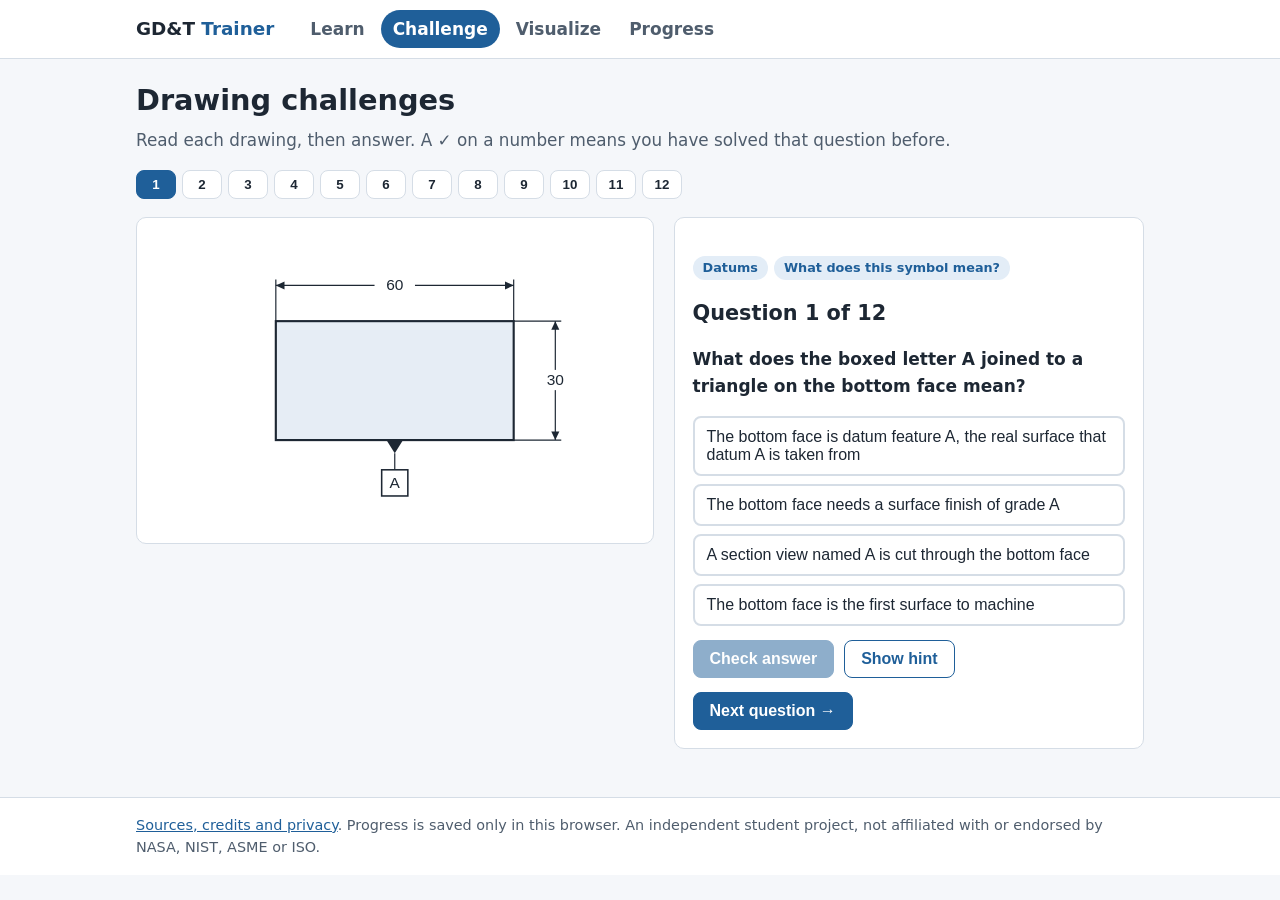
==== static/challenge.html @ 25f56b5d "Build v1: Learn, Challenge, Visualize and Progress modes - Learn: 4 lessons (datums, flatness, perpe" ====
<!doctype html>
<html lang="en">
<head>
  <meta charset="utf-8">
  <meta name="viewport" content="width=device-width, initial-scale=1">
  <title>Challenge · GD&amp;T Trainer</title>
  <link rel="icon" href="drawings/sym-position.svg" type="image/svg+xml">
  <link rel="stylesheet" href="css/style.css">
</head>
<body>
  <header class="site-header">
    <div class="inner">
      <a class="brand" href="/">GD&amp;T <span>Trainer</span></a>
      <nav class="nav" aria-label="Main">
        <a href="learn.html">Learn</a>
        <a href="challenge.html" aria-current="page">Challenge</a>
        <a href="visualize.html">Visualize</a>
        <a href="progress.html">Progress</a>
      </nav>
    </div>
  </header>

  <main>
    <h1>Drawing challenges</h1>
    <p class="lead">Read each drawing, then answer. A ✓ on a number means you have solved that question before.</p>
    <nav id="question-nav" class="question-nav" aria-label="Questions"></nav>
    <div id="challenge">Loading…</div>
  </main>

  <footer class="site-footer">
    <div class="inner">
      <a href="sources.html">Sources, credits and privacy</a>.
      Progress is saved only in this browser.
      An independent student project, not affiliated with or endorsed by NASA, NIST, ASME or ISO.
    </div>
  </footer>

  <script src="js/common.js"></script>
  <script src="js/storage.js"></script>
  <script src="js/challenge.js"></script>
</body>
</html>
---- static/css/style.css ----
/* GD&T Trainer styles: light background, dark text, blue/gray accents. */

:root {
  --bg: #f5f7fa;
  --surface: #ffffff;
  --ink: #1d2733;
  --muted: #4f5d6d;
  --line: #d5dde6;
  --accent: #1f5f99;
  --accent-soft: #e3edf7;
  --good: #1a7f37;
  --good-soft: #e6f4ea;
  --bad: #b42318;
  --bad-soft: #fdecea;
  --warn: #8a5a00;
  --warn-soft: #fff4dc;
  --radius: 10px;
}

* { box-sizing: border-box; }

body {
  margin: 0;
  background: var(--bg);
  color: var(--ink);
  font-family: system-ui, -apple-system, "Segoe UI", Roboto, Arial, sans-serif;
  font-size: 17px;
  line-height: 1.55;
}

a { color: var(--accent); }

/* Visible keyboard focus everywhere (accessibility requirement). */
a:focus-visible, button:focus-visible, input:focus-visible, [tabindex]:focus-visible {
  outline: 3px solid #f2a900;
  outline-offset: 2px;
}

/* ---------- Header and navigation ---------- */
.site-header {
  background: var(--surface);
  border-bottom: 1px solid var(--line);
}
.site-header .inner {
  max-width: 1040px;
  margin: 0 auto;
  padding: 10px 16px;
  display: flex;
  flex-wrap: wrap;
  align-items: center;
  gap: 8px 24px;
}
.brand {
  font-weight: 700;
  font-size: 1.15rem;
  color: var(--ink);
  text-decoration: none;
}
.brand span { color: var(--accent); }
.nav { display: flex; flex-wrap: wrap; gap: 4px; }
.nav a {
  padding: 6px 12px;
  border-radius: 999px;
  color: var(--muted);
  text-decoration: none;
  font-weight: 600;
}
.nav a:hover { background: var(--accent-soft); color: var(--accent); }
.nav a[aria-current="page"] { background: var(--accent); color: #fff; }

/* ---------- Page layout ---------- */
main {
  max-width: 1040px;
  margin: 0 auto;
  padding: 24px 16px 48px;
}
h1 { font-size: 1.8rem; margin: 0 0 8px; line-height: 1.25; }
h2 { font-size: 1.3rem; margin: 28px 0 10px; }
h3 { font-size: 1.1rem; margin: 18px 0 8px; }
.lead { color: var(--muted); font-size: 1.05rem; margin-top: 0; }

.card {
  background: var(--surface);
  border: 1px solid var(--line);
  border-radius: var(--radius);
  padding: 18px;
}
.grid-3 {
  display: grid;
  grid-template-columns: repeat(auto-fit, minmax(240px, 1fr));
  gap: 16px;
}
.mode-card { display: flex; flex-direction: column; gap: 6px; }
.mode-card h2 { margin: 0; }
.mode-card p { margin: 0 0 8px; color: var(--muted); flex: 1; }

.site-footer {
  border-top: 1px solid var(--line);
  background: var(--surface);
  color: var(--muted);
  font-size: 0.9rem;
}
.site-footer .inner { max-width: 1040px; margin: 0 auto; padding: 16px; }

/* ---------- Buttons ---------- */
.btn {
  display: inline-block;
  border: 1px solid var(--accent);
  background: var(--accent);
  color: #fff;
  border-radius: 8px;
  padding: 9px 16px;
  font-size: 1rem;
  font-weight: 600;
  cursor: pointer;
  text-decoration: none;
}
.btn:hover { filter: brightness(1.1); }
.btn:disabled { opacity: 0.5; cursor: not-allowed; }
.btn.secondary { background: var(--surface); color: var(--accent); }
.btn.danger { background: var(--bad); border-color: var(--bad); }
.btn-row { display: flex; flex-wrap: wrap; gap: 10px; margin-top: 14px; }

/* ---------- Answer options (lessons and challenges) ---------- */
.options { display: grid; gap: 8px; margin: 12px 0; }
.option {
  text-align: left;
  border: 2px solid var(--line);
  background: var(--surface);
  color: var(--ink);
  border-radius: 8px;
  padding: 10px 12px;
  font-size: 1rem;
  cursor: pointer;
}
.option:hover:not(:disabled) { border-color: var(--accent); }
.option.selected { border-color: var(--accent); background: var(--accent-soft); }
.option.correct { border-color: var(--good); background: var(--good-soft); }
.option.wrong { border-color: var(--bad); background: var(--bad-soft); }
.option:disabled { cursor: default; }
/* Text markers so correct/incorrect never relies on colour alone. */
.option.correct::before { content: "✓ "; font-weight: 700; color: var(--good); }
.option.wrong::before { content: "✗ "; font-weight: 700; color: var(--bad); }

/* ---------- Feedback boxes ---------- */
.feedback {
  border-radius: 8px;
  padding: 12px 14px;
  margin-top: 12px;
  border-left: 5px solid;
}
.feedback.good { background: var(--good-soft); border-color: var(--good); }
.feedback.bad { background: var(--bad-soft); border-color: var(--bad); }
.feedback.info { background: var(--accent-soft); border-color: var(--accent); }
.feedback.warn { background: var(--warn-soft); border-color: var(--warn); }
.feedback p { margin: 4px 0; }
.feedback .title { font-weight: 700; }

.source-line { font-size: 0.9rem; color: var(--muted); margin-top: 10px; }
.tag {
  display: inline-block;
  font-size: 0.8rem;
  font-weight: 700;
  padding: 2px 10px;
  border-radius: 999px;
  background: var(--accent-soft);
  color: var(--accent);
  margin-right: 6px;
}

/* ---------- Drawings ---------- */
.drawing {
  background: #fff;
  border: 1px solid var(--line);
  border-radius: var(--radius);
  padding: 8px;
}
.drawing svg, .drawing img { width: 100%; height: auto; display: block; max-height: 420px; }

/* Clickable features in challenge drawings. The SVG files make them
   invisible by default; these rules show hover, selection and results. */
.drawing .target { cursor: pointer; }
.drawing line.target:hover, .drawing line.target:focus { stroke: rgba(31, 95, 153, 0.30); }
.drawing circle.target:hover, .drawing circle.target:focus { fill: rgba(31, 95, 153, 0.20); }
.drawing line.target.selected { stroke: rgba(31, 95, 153, 0.65); }
.drawing circle.target.selected { fill: rgba(31, 95, 153, 0.40); }
.drawing line.target.is-correct { stroke: rgba(26, 127, 55, 0.65); }
.drawing circle.target.is-correct { fill: rgba(26, 127, 55, 0.40); }
.drawing line.target.is-wrong { stroke: rgba(180, 35, 24, 0.55); }
.drawing circle.target.is-wrong { fill: rgba(180, 35, 24, 0.35); }
.drawing .target:focus { outline: none; }
.drawing.locked .target { cursor: default; pointer-events: none; }

.selection-note { font-weight: 600; margin: 8px 0 0; }

/* ---------- Learn mode ---------- */
.learn-layout { display: grid; grid-template-columns: 240px 1fr; gap: 20px; align-items: start; }
.lesson-list { list-style: none; margin: 0; padding: 0; display: grid; gap: 6px; }
.lesson-list a {
  display: flex;
  justify-content: space-between;
  gap: 8px;
  padding: 10px 12px;
  border-radius: 8px;
  border: 1px solid var(--line);
  background: var(--surface);
  color: var(--ink);
  text-decoration: none;
  font-weight: 600;
}
.lesson-list a[aria-current="true"] { border-color: var(--accent); background: var(--accent-soft); }
.lesson-list .done { color: var(--good); white-space: nowrap; }
.lesson-head { display: flex; gap: 14px; align-items: center; }
.lesson-head img { width: 56px; height: 56px; background: #fff; border: 1px solid var(--line); border-radius: 8px; padding: 4px; }
.lesson-head .symbol-name { color: var(--muted); margin: 0; }
.mistake { background: var(--warn-soft); border-left: 5px solid var(--warn); padding: 10px 14px; border-radius: 8px; }
.quiz-question { margin-top: 16px; }

/* ---------- Challenge mode ---------- */
.question-nav { display: flex; flex-wrap: wrap; gap: 6px; margin: 10px 0 18px; }
.question-nav button {
  min-width: 40px;
  padding: 6px 8px;
  border-radius: 8px;
  border: 1px solid var(--line);
  background: var(--surface);
  font-weight: 600;
  cursor: pointer;
  color: var(--ink);
}
.question-nav button[aria-current="true"] { border-color: var(--accent); background: var(--accent); color: #fff; }
.question-nav button.solved::after { content: " ✓"; }
.challenge-layout { display: grid; grid-template-columns: 1.1fr 1fr; gap: 20px; align-items: start; }
.ai-box { white-space: pre-wrap; }

/* ---------- Visualize mode ---------- */
.tabs { display: flex; flex-wrap: wrap; gap: 6px; margin: 12px 0 16px; }
.tabs button {
  padding: 8px 14px;
  border-radius: 999px;
  border: 1px solid var(--line);
  background: var(--surface);
  font-weight: 600;
  cursor: pointer;
  color: var(--ink);
}
.tabs button[aria-selected="true"] { background: var(--accent); border-color: var(--accent); color: #fff; }
.slider-row { display: flex; flex-wrap: wrap; align-items: center; gap: 12px; margin: 12px 0; }
.slider-row input[type="range"] { flex: 1; min-width: 200px; accent-color: var(--accent); }
.slider-value { font-weight: 700; font-variant-numeric: tabular-nums; min-width: 6.5em; }
.verdict { font-size: 1.1rem; font-weight: 700; }
.readout { display: grid; grid-template-columns: repeat(auto-fit, minmax(180px, 1fr)); gap: 10px; margin-top: 10px; }
.readout div { background: var(--bg); border-radius: 8px; padding: 8px 10px; }
.readout b { display: block; font-size: 1.1rem; }

/* ---------- Progress page ---------- */
table { width: 100%; border-collapse: collapse; background: var(--surface); }
th, td { text-align: left; padding: 8px 10px; border-bottom: 1px solid var(--line); }
th { font-size: 0.9rem; color: var(--muted); }
.table-wrap { overflow-x: auto; border: 1px solid var(--line); border-radius: var(--radius); }
.status { font-weight: 700; white-space: nowrap; }
.status.learned { color: var(--good); }
.status.needs-practice { color: var(--bad); }
.status.in-progress { color: var(--accent); }
.status.not-started { color: var(--muted); }
.stat-grid { display: grid; grid-template-columns: repeat(auto-fit, minmax(170px, 1fr)); gap: 12px; }
.stat { background: var(--surface); border: 1px solid var(--line); border-radius: var(--radius); padding: 14px; }
.stat b { display: block; font-size: 1.6rem; }
.stat span { color: var(--muted); font-size: 0.9rem; }

/* ---------- Sources page ---------- */
.sources-table td, .sources-table th { vertical-align: top; font-size: 0.95rem; }

/* ---------- Small screens ---------- */
@media (max-width: 760px) {
  body { font-size: 16px; }
  .learn-layout, .challenge-layout { grid-template-columns: 1fr; }
  h1 { font-size: 1.5rem; }
}
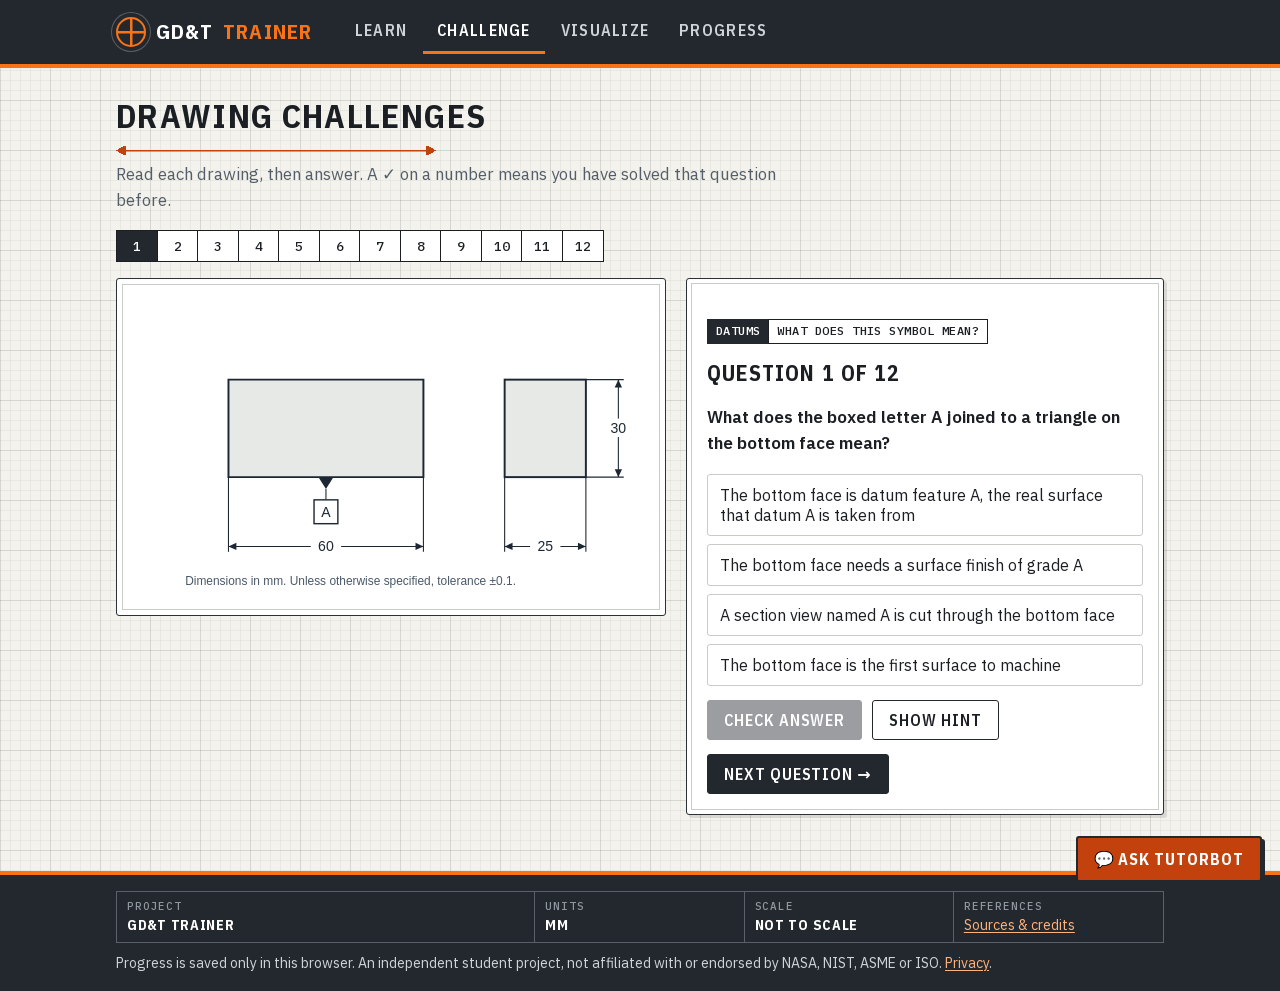
==== commit 82857e0e: "Complete drawings, add TutorBot, engineering-drawing UI - Redraw all challenge drawings and the Posi" ====
--- a/static/challenge.html
+++ b/static/challenge.html
@@ -29,14 +29,20 @@
 
   <footer class="site-footer">
     <div class="inner">
-      <a href="sources.html">Sources, credits and privacy</a>.
-      Progress is saved only in this browser.
-      An independent student project, not affiliated with or endorsed by NASA, NIST, ASME or ISO.
+      <div class="title-block" aria-label="Site information">
+        <div><span>Project</span><b>GD&amp;T Trainer</b></div>
+        <div><span>Units</span><b>mm</b></div>
+        <div><span>Scale</span><b>Not to scale</b></div>
+        <div><span>References</span><a href="sources.html">Sources &amp; credits</a></div>
+      </div>
+      Progress is saved only in this browser. An independent student project, not affiliated with or
+      endorsed by NASA, NIST, ASME or ISO. <a href="sources.html#privacy">Privacy</a>.
     </div>
   </footer>
 
   <script src="js/common.js"></script>
   <script src="js/storage.js"></script>
   <script src="js/challenge.js"></script>
+  <script src="js/tutorbot.js"></script>
 </body>
 </html>
--- a/static/css/style.css
+++ b/static/css/style.css
@@ -1,139 +1,250 @@
-/* GD&T Trainer styles: light background, dark text, blue/gray accents. */
+/*
+ * GD&T Trainer styles: an "engineering drawing sheet" look.
+ *  - Drafting-paper grid background
+ *  - Graphite header and panels, safety-orange accents
+ *  - Condensed technical headings, monospace labels and numbers
+ *  - Cards framed like drawing sheets; footer styled as a title block
+ * Fonts: IBM Plex (self-hosted, SIL Open Font License), see fonts.css.
+ */
+@import url("fonts.css");
 
 :root {
-  --bg: #f5f7fa;
-  --surface: #ffffff;
-  --ink: #1d2733;
-  --muted: #4f5d6d;
-  --line: #d5dde6;
-  --accent: #1f5f99;
-  --accent-soft: #e3edf7;
-  --good: #1a7f37;
-  --good-soft: #e6f4ea;
+  --paper: #f3f2ec;          /* drafting paper */
+  --grid-minor: rgba(60, 70, 80, 0.06);
+  --grid-major: rgba(60, 70, 80, 0.11);
+  --sheet: #ffffff;
+  --ink: #1b1f24;            /* graphite */
+  --muted: #555e68;
+  --line: #2b3138;           /* sheet border lines */
+  --line-soft: #c9ccc6;
+  --steel: #e4e6e3;
+  --graphite: #23282e;
+  --graphite-2: #2f353c;
+  --accent: #c2410c;         /* safety orange, readable on white */
+  --accent-bright: #f97316;
+  --accent-soft: #fdeee4;
+  --good: #1e7a3a;
+  --good-soft: #e5f2e8;
   --bad: #b42318;
-  --bad-soft: #fdecea;
+  --bad-soft: #fbe9e7;
   --warn: #8a5a00;
-  --warn-soft: #fff4dc;
-  --radius: 10px;
+  --warn-soft: #fff3d6;
+  --info: #2f4f6f;
+  --info-soft: #e8edf1;
+  --font-body: "IBM Plex Sans", system-ui, -apple-system, "Segoe UI", Arial, sans-serif;
+  --font-head: "IBM Plex Sans Condensed", "Arial Narrow", system-ui, sans-serif;
+  --font-mono: "IBM Plex Mono", ui-monospace, SFMono-Regular, Menlo, Consolas, monospace;
+  --radius: 3px;
 }
 
 * { box-sizing: border-box; }
 
 body {
   margin: 0;
-  background: var(--bg);
-  color: var(--ink);
-  font-family: system-ui, -apple-system, "Segoe UI", Roboto, Arial, sans-serif;
+  color: var(--ink);
+  font-family: var(--font-body);
   font-size: 17px;
   line-height: 1.55;
-}
-
-a { color: var(--accent); }
-
-/* Visible keyboard focus everywhere (accessibility requirement). */
-a:focus-visible, button:focus-visible, input:focus-visible, [tabindex]:focus-visible {
-  outline: 3px solid #f2a900;
+  background-color: var(--paper);
+  /* Drafting grid: fine 10 px lines with a heavier line every 50 px. */
+  background-image:
+    linear-gradient(var(--grid-major) 1px, transparent 1px),
+    linear-gradient(90deg, var(--grid-major) 1px, transparent 1px),
+    linear-gradient(var(--grid-minor) 1px, transparent 1px),
+    linear-gradient(90deg, var(--grid-minor) 1px, transparent 1px);
+  background-size: 50px 50px, 50px 50px, 10px 10px, 10px 10px;
+}
+
+a { color: var(--accent); text-underline-offset: 2px; }
+
+a:focus-visible, button:focus-visible, input:focus-visible, textarea:focus-visible, [tabindex]:focus-visible {
+  outline: 3px solid var(--accent-bright);
   outline-offset: 2px;
 }
 
-/* ---------- Header and navigation ---------- */
+/* ---------- Header: graphite control panel ---------- */
 .site-header {
-  background: var(--surface);
-  border-bottom: 1px solid var(--line);
+  background: var(--graphite);
+  border-bottom: 4px solid var(--accent-bright);
+  color: #fff;
 }
 .site-header .inner {
-  max-width: 1040px;
+  max-width: 1080px;
   margin: 0 auto;
   padding: 10px 16px;
   display: flex;
   flex-wrap: wrap;
   align-items: center;
-  gap: 8px 24px;
+  gap: 8px 28px;
 }
 .brand {
+  display: inline-flex;
+  align-items: center;
+  gap: 10px;
+  color: #fff;
+  text-decoration: none;
+  font-family: var(--font-head);
   font-weight: 700;
-  font-size: 1.15rem;
-  color: var(--ink);
+  font-size: 1.3rem;
+  letter-spacing: 0.06em;
+  text-transform: uppercase;
+}
+/* Position symbol drawn in CSS as the logo. */
+.brand::before {
+  content: "";
+  width: 26px;
+  height: 26px;
+  border-radius: 50%;
+  border: 2.5px solid var(--accent-bright);
+  background:
+    linear-gradient(var(--accent-bright), var(--accent-bright)) center / 2.5px 100% no-repeat,
+    linear-gradient(var(--accent-bright), var(--accent-bright)) center / 100% 2.5px no-repeat;
+  box-shadow: 0 0 0 4px var(--graphite), 0 0 0 5px rgba(255, 255, 255, 0.25);
+}
+.brand span { color: var(--accent-bright); }
+.nav { display: flex; flex-wrap: wrap; gap: 2px; }
+.nav a {
+  padding: 8px 14px;
+  color: #cfd4da;
   text-decoration: none;
-}
-.brand span { color: var(--accent); }
-.nav { display: flex; flex-wrap: wrap; gap: 4px; }
-.nav a {
-  padding: 6px 12px;
-  border-radius: 999px;
-  color: var(--muted);
-  text-decoration: none;
+  font-family: var(--font-head);
   font-weight: 600;
-}
-.nav a:hover { background: var(--accent-soft); color: var(--accent); }
-.nav a[aria-current="page"] { background: var(--accent); color: #fff; }
+  font-size: 1rem;
+  letter-spacing: 0.08em;
+  text-transform: uppercase;
+  border-bottom: 3px solid transparent;
+}
+.nav a:hover { color: #fff; border-bottom-color: #6b737c; }
+.nav a[aria-current="page"] { color: #fff; border-bottom-color: var(--accent-bright); }
 
 /* ---------- Page layout ---------- */
 main {
-  max-width: 1040px;
+  max-width: 1080px;
   margin: 0 auto;
-  padding: 24px 16px 48px;
-}
-h1 { font-size: 1.8rem; margin: 0 0 8px; line-height: 1.25; }
-h2 { font-size: 1.3rem; margin: 28px 0 10px; }
-h3 { font-size: 1.1rem; margin: 18px 0 8px; }
-.lead { color: var(--muted); font-size: 1.05rem; margin-top: 0; }
-
+  padding: 28px 16px 56px;
+}
+h1, h2, h3 {
+  font-family: var(--font-head);
+  font-weight: 700;
+  letter-spacing: 0.02em;
+  line-height: 1.2;
+}
+h1 {
+  font-size: 2.1rem;
+  margin: 0 0 6px;
+  text-transform: uppercase;
+  letter-spacing: 0.04em;
+}
+h2 { font-size: 1.35rem; margin: 30px 0 10px; text-transform: uppercase; letter-spacing: 0.05em; }
+h3 { font-size: 1.12rem; margin: 18px 0 8px; }
+.lead { color: var(--muted); font-size: 1.05rem; margin-top: 0; max-width: 70ch; }
+
+/* A thin "dimension line" under each page title: arrows at both ends. */
+main > h1::after {
+  content: "";
+  display: block;
+  margin-top: 10px;
+  height: 9px;
+  width: min(320px, 70%);
+  background:
+    linear-gradient(var(--accent), var(--accent)) center / calc(100% - 14px) 1.5px no-repeat,
+    conic-gradient(from 60deg at 0 50%, var(--accent) 60deg, transparent 0) left / 10px 100% no-repeat,
+    conic-gradient(from 240deg at 100% 50%, var(--accent) 60deg, transparent 0) right / 10px 100% no-repeat;
+}
+
+/* ---------- Drawing-sheet cards ---------- */
 .card {
-  background: var(--surface);
-  border: 1px solid var(--line);
-  border-radius: var(--radius);
-  padding: 18px;
+  position: relative;
+  background: var(--sheet);
+  border: 1.5px solid var(--line);
+  border-radius: var(--radius);
+  padding: 20px;
+  /* inner frame line, like a drawing sheet border */
+  box-shadow: inset 0 0 0 4px var(--sheet), inset 0 0 0 5px var(--line-soft), 3px 3px 0 rgba(27, 31, 36, 0.12);
 }
 .grid-3 {
   display: grid;
   grid-template-columns: repeat(auto-fit, minmax(240px, 1fr));
-  gap: 16px;
-}
-.mode-card { display: flex; flex-direction: column; gap: 6px; }
+  gap: 18px;
+}
+.mode-card { display: flex; flex-direction: column; gap: 8px; padding-top: 34px; }
 .mode-card h2 { margin: 0; }
-.mode-card p { margin: 0 0 8px; color: var(--muted); flex: 1; }
-
-.site-footer {
-  border-top: 1px solid var(--line);
-  background: var(--surface);
-  color: var(--muted);
-  font-size: 0.9rem;
-}
-.site-footer .inner { max-width: 1040px; margin: 0 auto; padding: 16px; }
+.mode-card p { margin: 0 0 10px; color: var(--muted); flex: 1; }
+/* Sheet number label in the corner of each mode card. */
+.mode-card::before {
+  content: attr(data-sheet);
+  position: absolute;
+  top: 0;
+  right: 0;
+  padding: 3px 10px;
+  font-family: var(--font-mono);
+  font-size: 0.75rem;
+  letter-spacing: 0.06em;
+  color: #fff;
+  background: var(--graphite);
+  border-bottom-left-radius: var(--radius);
+}
+
+/* ---------- Footer: title block ---------- */
+.site-footer { background: var(--graphite); color: #cfd4da; font-size: 0.88rem; border-top: 4px solid var(--accent-bright); }
+.site-footer .inner { max-width: 1080px; margin: 0 auto; padding: 16px; }
+.site-footer a { color: #ffb27a; }
+.title-block {
+  display: grid;
+  grid-template-columns: 2fr 1fr 1fr 1fr;
+  border: 1px solid #59616a;
+  margin-bottom: 10px;
+}
+.title-block div { padding: 6px 10px; border-right: 1px solid #59616a; }
+.title-block div:last-child { border-right: none; }
+.title-block span {
+  display: block;
+  font-family: var(--font-mono);
+  font-size: 0.68rem;
+  letter-spacing: 0.08em;
+  text-transform: uppercase;
+  color: #8f979f;
+}
+.title-block b { font-family: var(--font-head); letter-spacing: 0.05em; color: #fff; text-transform: uppercase; }
 
 /* ---------- Buttons ---------- */
 .btn {
   display: inline-block;
-  border: 1px solid var(--accent);
-  background: var(--accent);
-  color: #fff;
-  border-radius: 8px;
+  border: 1.5px solid var(--graphite);
+  background: var(--graphite);
+  color: #fff;
+  border-radius: var(--radius);
   padding: 9px 16px;
+  font-family: var(--font-head);
   font-size: 1rem;
   font-weight: 600;
+  letter-spacing: 0.06em;
+  text-transform: uppercase;
   cursor: pointer;
   text-decoration: none;
 }
-.btn:hover { filter: brightness(1.1); }
-.btn:disabled { opacity: 0.5; cursor: not-allowed; }
-.btn.secondary { background: var(--surface); color: var(--accent); }
+.btn:hover { background: var(--accent); border-color: var(--accent); }
+.btn:disabled { opacity: 0.45; cursor: not-allowed; }
+.btn:disabled:hover { background: var(--graphite); border-color: var(--graphite); }
+.btn.secondary { background: var(--sheet); color: var(--ink); }
+.btn.secondary:hover { background: var(--accent-soft); color: var(--accent); border-color: var(--accent); }
 .btn.danger { background: var(--bad); border-color: var(--bad); }
 .btn-row { display: flex; flex-wrap: wrap; gap: 10px; margin-top: 14px; }
 
-/* ---------- Answer options (lessons and challenges) ---------- */
+/* ---------- Answer options ---------- */
 .options { display: grid; gap: 8px; margin: 12px 0; }
 .option {
   text-align: left;
-  border: 2px solid var(--line);
-  background: var(--surface);
-  color: var(--ink);
-  border-radius: 8px;
+  border: 1.5px solid var(--line-soft);
+  background: var(--sheet);
+  color: var(--ink);
+  border-radius: var(--radius);
   padding: 10px 12px;
+  font-family: var(--font-body);
   font-size: 1rem;
   cursor: pointer;
 }
-.option:hover:not(:disabled) { border-color: var(--accent); }
+.option:hover:not(:disabled) { border-color: var(--graphite); }
 .option.selected { border-color: var(--accent); background: var(--accent-soft); }
 .option.correct { border-color: var(--good); background: var(--good-soft); }
 .option.wrong { border-color: var(--bad); background: var(--bad-soft); }
@@ -144,129 +255,174 @@
 
 /* ---------- Feedback boxes ---------- */
 .feedback {
-  border-radius: 8px;
+  border: 1.5px solid;
+  border-left-width: 6px;
+  border-radius: var(--radius);
   padding: 12px 14px;
   margin-top: 12px;
-  border-left: 5px solid;
 }
 .feedback.good { background: var(--good-soft); border-color: var(--good); }
 .feedback.bad { background: var(--bad-soft); border-color: var(--bad); }
-.feedback.info { background: var(--accent-soft); border-color: var(--accent); }
+.feedback.info { background: var(--info-soft); border-color: var(--info); }
 .feedback.warn { background: var(--warn-soft); border-color: var(--warn); }
 .feedback p { margin: 4px 0; }
-.feedback .title { font-weight: 700; }
-
-.source-line { font-size: 0.9rem; color: var(--muted); margin-top: 10px; }
+.feedback .title { font-family: var(--font-head); font-weight: 700; letter-spacing: 0.04em; text-transform: uppercase; }
+
+.source-line { font-family: var(--font-mono); font-size: 0.8rem; color: var(--muted); margin-top: 10px; }
+/* Tags look like feature control frame cells. */
 .tag {
   display: inline-block;
-  font-size: 0.8rem;
-  font-weight: 700;
-  padding: 2px 10px;
-  border-radius: 999px;
-  background: var(--accent-soft);
-  color: var(--accent);
-  margin-right: 6px;
-}
+  font-family: var(--font-mono);
+  font-size: 0.75rem;
+  letter-spacing: 0.04em;
+  text-transform: uppercase;
+  padding: 2px 8px;
+  border: 1.5px solid var(--ink);
+  background: var(--sheet);
+  color: var(--ink);
+  margin: 0 -1.5px 0 0;
+}
+.tag:first-child { background: var(--graphite); color: #fff; border-color: var(--graphite); }
 
 /* ---------- Drawings ---------- */
 .drawing {
-  background: #fff;
-  border: 1px solid var(--line);
-  border-radius: var(--radius);
-  padding: 8px;
-}
-.drawing svg, .drawing img { width: 100%; height: auto; display: block; max-height: 420px; }
+  position: relative;
+  background: var(--sheet);
+  border: 1.5px solid var(--line);
+  border-radius: var(--radius);
+  padding: 14px;
+  box-shadow: inset 0 0 0 5px var(--sheet), inset 0 0 0 6px var(--line-soft);
+}
+.drawing svg, .drawing img { width: 100%; height: auto; display: block; max-height: 440px; }
 
 /* Clickable features in challenge drawings. The SVG files make them
    invisible by default; these rules show hover, selection and results. */
 .drawing .target { cursor: pointer; }
-.drawing line.target:hover, .drawing line.target:focus { stroke: rgba(31, 95, 153, 0.30); }
-.drawing circle.target:hover, .drawing circle.target:focus { fill: rgba(31, 95, 153, 0.20); }
-.drawing line.target.selected { stroke: rgba(31, 95, 153, 0.65); }
-.drawing circle.target.selected { fill: rgba(31, 95, 153, 0.40); }
-.drawing line.target.is-correct { stroke: rgba(26, 127, 55, 0.65); }
-.drawing circle.target.is-correct { fill: rgba(26, 127, 55, 0.40); }
+.drawing line.target:hover, .drawing line.target:focus { stroke: rgba(194, 65, 12, 0.30); }
+.drawing circle.target:hover, .drawing circle.target:focus { fill: rgba(194, 65, 12, 0.20); }
+.drawing line.target.selected { stroke: rgba(194, 65, 12, 0.70); }
+.drawing circle.target.selected { fill: rgba(194, 65, 12, 0.40); }
+.drawing line.target.is-correct { stroke: rgba(30, 122, 58, 0.65); }
+.drawing circle.target.is-correct { fill: rgba(30, 122, 58, 0.40); }
 .drawing line.target.is-wrong { stroke: rgba(180, 35, 24, 0.55); }
 .drawing circle.target.is-wrong { fill: rgba(180, 35, 24, 0.35); }
 .drawing .target:focus { outline: none; }
 .drawing.locked .target { cursor: default; pointer-events: none; }
 
-.selection-note { font-weight: 600; margin: 8px 0 0; }
+.selection-note { font-family: var(--font-mono); font-size: 0.9rem; font-weight: 500; margin: 8px 0 0; }
 
 /* ---------- Learn mode ---------- */
-.learn-layout { display: grid; grid-template-columns: 240px 1fr; gap: 20px; align-items: start; }
-.lesson-list { list-style: none; margin: 0; padding: 0; display: grid; gap: 6px; }
+.learn-layout { display: grid; grid-template-columns: 250px 1fr; gap: 20px; align-items: start; }
+.lesson-list { list-style: none; margin: 0; padding: 0; display: grid; gap: 6px; counter-reset: lesson; }
 .lesson-list a {
   display: flex;
   justify-content: space-between;
   gap: 8px;
   padding: 10px 12px;
-  border-radius: 8px;
-  border: 1px solid var(--line);
-  background: var(--surface);
+  border: 1.5px solid var(--line-soft);
+  border-left: 5px solid var(--line-soft);
+  border-radius: var(--radius);
+  background: var(--sheet);
   color: var(--ink);
   text-decoration: none;
+  font-family: var(--font-head);
   font-weight: 600;
-}
-.lesson-list a[aria-current="true"] { border-color: var(--accent); background: var(--accent-soft); }
-.lesson-list .done { color: var(--good); white-space: nowrap; }
+  letter-spacing: 0.02em;
+}
+.lesson-list a:hover { border-left-color: var(--graphite); }
+.lesson-list a[aria-current="true"] { border-color: var(--graphite); border-left-color: var(--accent); }
+.lesson-list .done { color: var(--good); white-space: nowrap; font-family: var(--font-mono); font-size: 0.8rem; }
 .lesson-head { display: flex; gap: 14px; align-items: center; }
-.lesson-head img { width: 56px; height: 56px; background: #fff; border: 1px solid var(--line); border-radius: 8px; padding: 4px; }
-.lesson-head .symbol-name { color: var(--muted); margin: 0; }
-.mistake { background: var(--warn-soft); border-left: 5px solid var(--warn); padding: 10px 14px; border-radius: 8px; }
+.lesson-head img { width: 58px; height: 58px; background: var(--sheet); border: 1.5px solid var(--ink); border-radius: var(--radius); padding: 5px; }
+.lesson-head .symbol-name { color: var(--muted); margin: 0; font-family: var(--font-mono); font-size: 0.85rem; }
+.mistake { background: var(--warn-soft); border: 1.5px solid var(--warn); border-left-width: 6px; padding: 10px 14px; border-radius: var(--radius); }
 .quiz-question { margin-top: 16px; }
 
 /* ---------- Challenge mode ---------- */
-.question-nav { display: flex; flex-wrap: wrap; gap: 6px; margin: 10px 0 18px; }
+.question-nav { display: flex; flex-wrap: wrap; gap: 0; margin: 12px 0 18px; }
 .question-nav button {
-  min-width: 40px;
+  min-width: 42px;
   padding: 6px 8px;
-  border-radius: 8px;
-  border: 1px solid var(--line);
-  background: var(--surface);
+  margin: 0 -1.5px -1.5px 0;
+  border: 1.5px solid var(--ink);
+  border-radius: 0;
+  background: var(--sheet);
+  font-family: var(--font-mono);
+  font-weight: 500;
+  cursor: pointer;
+  color: var(--ink);
+}
+.question-nav button:hover { background: var(--accent-soft); }
+.question-nav button[aria-current="true"] { background: var(--graphite); color: #fff; position: relative; }
+.question-nav button.solved::after { content: " ✓"; color: var(--good); }
+.question-nav button[aria-current="true"].solved::after { color: #7fd99a; }
+.challenge-layout { display: grid; grid-template-columns: 1.15fr 1fr; gap: 20px; align-items: start; }
+.ai-box { white-space: pre-wrap; }
+
+/* ---------- Visualize mode ---------- */
+.tabs { display: flex; flex-wrap: wrap; gap: 0; margin: 12px 0 16px; }
+.tabs button {
+  padding: 8px 16px;
+  margin-right: -1.5px;
+  border: 1.5px solid var(--ink);
+  background: var(--sheet);
+  font-family: var(--font-head);
   font-weight: 600;
+  letter-spacing: 0.06em;
+  text-transform: uppercase;
   cursor: pointer;
   color: var(--ink);
 }
-.question-nav button[aria-current="true"] { border-color: var(--accent); background: var(--accent); color: #fff; }
-.question-nav button.solved::after { content: " ✓"; }
-.challenge-layout { display: grid; grid-template-columns: 1.1fr 1fr; gap: 20px; align-items: start; }
-.ai-box { white-space: pre-wrap; }
-
-/* ---------- Visualize mode ---------- */
-.tabs { display: flex; flex-wrap: wrap; gap: 6px; margin: 12px 0 16px; }
-.tabs button {
-  padding: 8px 14px;
-  border-radius: 999px;
-  border: 1px solid var(--line);
-  background: var(--surface);
-  font-weight: 600;
-  cursor: pointer;
-  color: var(--ink);
-}
-.tabs button[aria-selected="true"] { background: var(--accent); border-color: var(--accent); color: #fff; }
+.tabs button[aria-selected="true"] { background: var(--graphite); color: #fff; box-shadow: inset 0 -4px 0 var(--accent-bright); }
 .slider-row { display: flex; flex-wrap: wrap; align-items: center; gap: 12px; margin: 12px 0; }
+.slider-row label { font-family: var(--font-head); text-transform: uppercase; letter-spacing: 0.06em; }
 .slider-row input[type="range"] { flex: 1; min-width: 200px; accent-color: var(--accent); }
-.slider-value { font-weight: 700; font-variant-numeric: tabular-nums; min-width: 6.5em; }
-.verdict { font-size: 1.1rem; font-weight: 700; }
-.readout { display: grid; grid-template-columns: repeat(auto-fit, minmax(180px, 1fr)); gap: 10px; margin-top: 10px; }
-.readout div { background: var(--bg); border-radius: 8px; padding: 8px 10px; }
-.readout b { display: block; font-size: 1.1rem; }
+/* The slider value looks like a digital caliper readout. */
+.slider-value {
+  font-family: var(--font-mono);
+  font-weight: 500;
+  font-variant-numeric: tabular-nums;
+  min-width: 7.5em;
+  text-align: right;
+  padding: 4px 10px;
+  background: var(--graphite);
+  color: #ffd2b0;
+  border-radius: var(--radius);
+  box-shadow: inset 0 0 0 2px #444c55;
+}
+.verdict { font-family: var(--font-head); font-size: 1.15rem; font-weight: 700; letter-spacing: 0.04em; text-transform: uppercase; margin: 0; }
+.readout { display: grid; grid-template-columns: repeat(auto-fit, minmax(200px, 1fr)); gap: 10px; margin-top: 10px; }
+.readout div { background: var(--steel); border: 1px solid var(--line-soft); border-radius: var(--radius); padding: 8px 10px; font-size: 0.92rem; }
+.readout b { display: block; font-family: var(--font-mono); font-size: 1.15rem; font-weight: 500; }
 
 /* ---------- Progress page ---------- */
-table { width: 100%; border-collapse: collapse; background: var(--surface); }
-th, td { text-align: left; padding: 8px 10px; border-bottom: 1px solid var(--line); }
-th { font-size: 0.9rem; color: var(--muted); }
-.table-wrap { overflow-x: auto; border: 1px solid var(--line); border-radius: var(--radius); }
-.status { font-weight: 700; white-space: nowrap; }
+table { width: 100%; border-collapse: collapse; background: var(--sheet); }
+th, td { text-align: left; padding: 8px 10px; border-bottom: 1px solid var(--line-soft); }
+th {
+  font-family: var(--font-mono);
+  font-size: 0.75rem;
+  font-weight: 500;
+  letter-spacing: 0.06em;
+  text-transform: uppercase;
+  color: #fff;
+  background: var(--graphite);
+}
+.table-wrap { overflow-x: auto; border: 1.5px solid var(--line); border-radius: var(--radius); }
+.status { font-family: var(--font-mono); font-size: 0.85rem; font-weight: 500; white-space: nowrap; text-transform: uppercase; }
 .status.learned { color: var(--good); }
 .status.needs-practice { color: var(--bad); }
 .status.in-progress { color: var(--accent); }
 .status.not-started { color: var(--muted); }
-.stat-grid { display: grid; grid-template-columns: repeat(auto-fit, minmax(170px, 1fr)); gap: 12px; }
-.stat { background: var(--surface); border: 1px solid var(--line); border-radius: var(--radius); padding: 14px; }
-.stat b { display: block; font-size: 1.6rem; }
-.stat span { color: var(--muted); font-size: 0.9rem; }
+.stat-grid { display: grid; grid-template-columns: repeat(auto-fit, minmax(180px, 1fr)); gap: 12px; }
+.stat {
+  background: var(--graphite);
+  color: #fff;
+  border-radius: var(--radius);
+  padding: 14px;
+  border-bottom: 4px solid var(--accent-bright);
+}
+.stat b { display: block; font-family: var(--font-mono); font-weight: 500; font-size: 1.7rem; color: #ffd2b0; }
+.stat span { color: #cfd4da; font-size: 0.88rem; }
 
 /* ---------- Sources page ---------- */
 .sources-table td, .sources-table th { vertical-align: top; font-size: 0.95rem; }
@@ -275,5 +431,67 @@
 @media (max-width: 760px) {
   body { font-size: 16px; }
   .learn-layout, .challenge-layout { grid-template-columns: 1fr; }
-  h1 { font-size: 1.5rem; }
-}
+  h1 { font-size: 1.65rem; }
+  .title-block { grid-template-columns: 1fr 1fr; }
+  .title-block div:nth-child(2) { border-right: none; }
+  .title-block div:nth-child(-n+2) { border-bottom: 1px solid #59616a; }
+}
+
+/* ---------- TutorBot (floating chat) ---------- */
+.visually-hidden {
+  position: absolute; width: 1px; height: 1px; overflow: hidden;
+  clip: rect(0 0 0 0); white-space: nowrap;
+}
+.tutor-toggle {
+  position: fixed; right: 18px; bottom: 18px; z-index: 50;
+  border: 2px solid var(--graphite); border-radius: var(--radius); padding: 11px 16px;
+  background: var(--accent); color: #fff;
+  font-family: var(--font-head); font-size: 1rem; font-weight: 700; letter-spacing: 0.06em; text-transform: uppercase;
+  box-shadow: 3px 3px 0 var(--graphite); cursor: pointer;
+}
+.tutor-toggle:hover { background: var(--accent-bright); }
+.tutor-panel {
+  position: fixed; right: 18px; bottom: 78px; z-index: 50;
+  width: min(390px, calc(100vw - 32px)); height: min(540px, calc(100vh - 110px));
+  display: flex; flex-direction: column;
+  background: var(--sheet); border: 2px solid var(--graphite); border-radius: var(--radius);
+  box-shadow: 5px 5px 0 rgba(27, 31, 36, 0.25); overflow: hidden;
+}
+.tutor-panel[hidden] { display: none; }
+.tutor-head {
+  display: flex; justify-content: space-between; align-items: flex-start; gap: 8px;
+  padding: 10px 12px; background: var(--graphite); color: #fff; border-bottom: 3px solid var(--accent-bright);
+}
+.tutor-head b { font-family: var(--font-head); letter-spacing: 0.08em; text-transform: uppercase; }
+.tutor-context { font-family: var(--font-mono); font-size: 0.72rem; color: #ffd2b0; }
+.tutor-head-buttons { display: flex; gap: 6px; }
+.tutor-small {
+  border: 1px solid #6b737c; background: transparent; color: #fff;
+  border-radius: var(--radius); padding: 3px 8px; cursor: pointer; font-size: 0.82rem;
+}
+.tutor-small:hover { border-color: var(--accent-bright); }
+.tutor-messages {
+  flex: 1; overflow-y: auto; padding: 12px; display: flex; flex-direction: column; gap: 8px;
+  background-color: var(--paper);
+  background-image: linear-gradient(var(--grid-minor) 1px, transparent 1px), linear-gradient(90deg, var(--grid-minor) 1px, transparent 1px);
+  background-size: 10px 10px;
+}
+.tutor-msg {
+  max-width: 88%; padding: 8px 11px; border-radius: var(--radius); font-size: 0.95rem;
+  white-space: pre-wrap; line-height: 1.45; border: 1.5px solid var(--line-soft);
+}
+.tutor-msg.bot { background: var(--sheet); align-self: flex-start; border-left: 4px solid var(--accent); }
+.tutor-msg.user { background: var(--graphite); color: #fff; border-color: var(--graphite); align-self: flex-end; }
+.tutor-msg.typing { font-style: italic; color: var(--muted); }
+.tutor-form { display: flex; gap: 8px; padding: 10px; border-top: 1.5px solid var(--line-soft); }
+.tutor-form textarea {
+  flex: 1; resize: none; font: inherit; font-size: 0.95rem;
+  border: 1.5px solid var(--line-soft); border-radius: var(--radius); padding: 8px;
+}
+.tutor-form textarea:focus { border-color: var(--accent); }
+.tutor-note { margin: 0; padding: 0 12px 10px; font-size: 0.75rem; color: var(--muted); }
+@media (max-width: 760px) {
+  .tutor-panel { right: 8px; left: 8px; width: auto; bottom: 70px; height: min(520px, calc(100vh - 90px)); }
+  .tutor-toggle { right: 12px; bottom: 12px; }
+  main { padding-bottom: 84px; }
+}
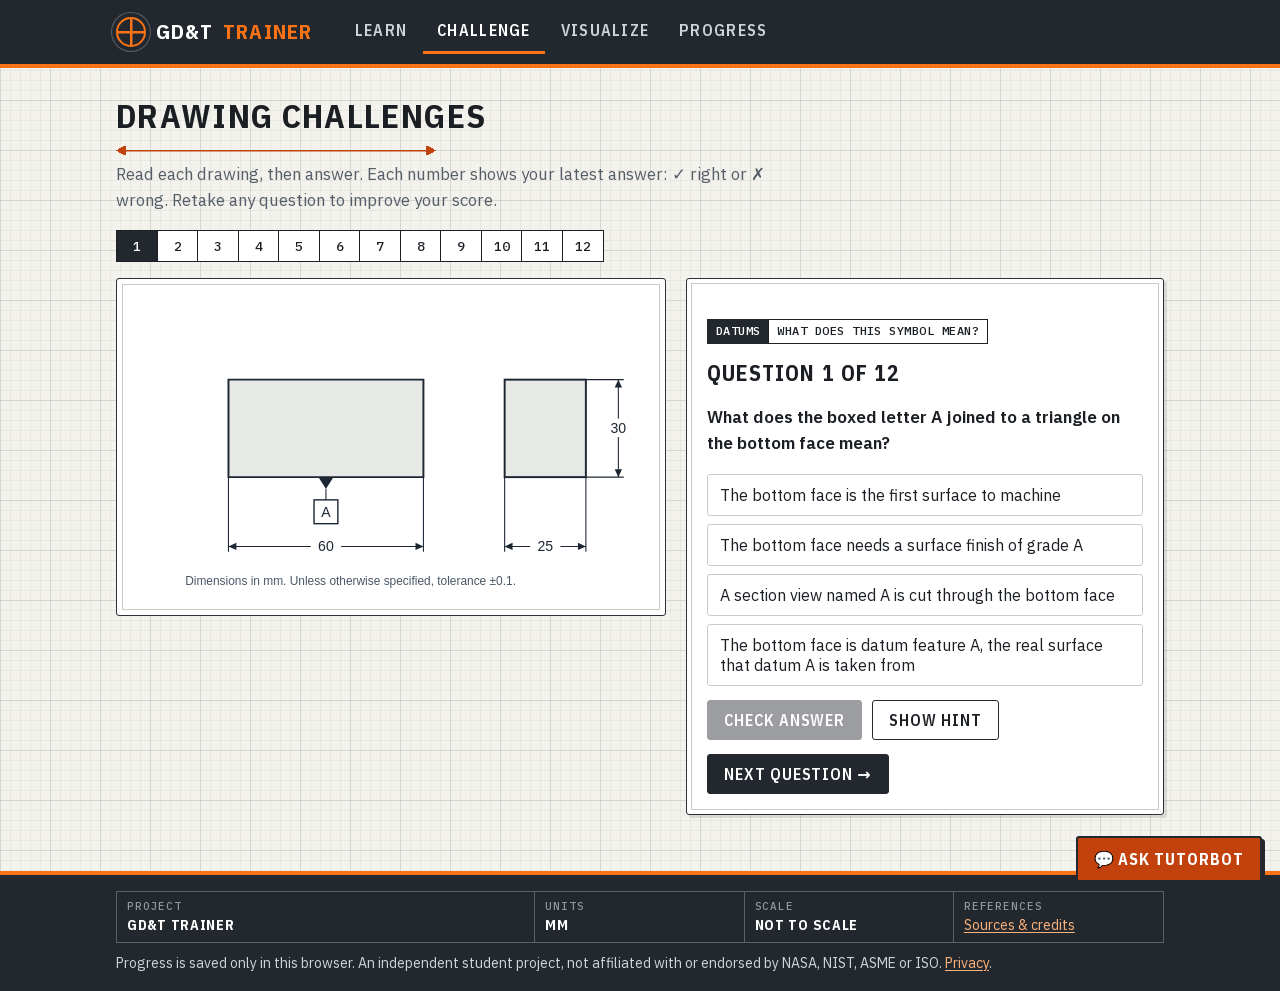
==== commit b5c0fc38: "Simpler score with retakes, and progress charts over time - Score = questions whose latest answer is" ====
--- a/static/challenge.html
+++ b/static/challenge.html
@@ -22,7 +22,7 @@
 
   <main>
     <h1>Drawing challenges</h1>
-    <p class="lead">Read each drawing, then answer. A ✓ on a number means you have solved that question before.</p>
+    <p class="lead">Read each drawing, then answer. Each number shows your latest answer: ✓ right or ✗ wrong. Retake any question to improve your score.</p>
     <nav id="question-nav" class="question-nav" aria-label="Questions"></nav>
     <div id="challenge">Loading…</div>
   </main>
--- a/static/css/style.css
+++ b/static/css/style.css
@@ -313,6 +313,8 @@
 
 /* ---------- Learn mode ---------- */
 .learn-layout { display: grid; grid-template-columns: 250px 1fr; gap: 20px; align-items: start; }
+/* Let grid columns shrink below their content (wide drawings scroll inside their frame instead). */
+.learn-layout > *, .challenge-layout > * { min-width: 0; }
 .lesson-list { list-style: none; margin: 0; padding: 0; display: grid; gap: 6px; counter-reset: lesson; }
 .lesson-list a {
   display: flex;
@@ -354,8 +356,10 @@
 }
 .question-nav button:hover { background: var(--accent-soft); }
 .question-nav button[aria-current="true"] { background: var(--graphite); color: #fff; position: relative; }
-.question-nav button.solved::after { content: " ✓"; color: var(--good); }
-.question-nav button[aria-current="true"].solved::after { color: #7fd99a; }
+.question-nav button.right::after { content: " ✓"; color: var(--good); }
+.question-nav button.wrong::after { content: " ✗"; color: var(--bad); }
+.question-nav button[aria-current="true"].right::after { color: #7fd99a; }
+.question-nav button[aria-current="true"].wrong::after { color: #ff9b8f; }
 .challenge-layout { display: grid; grid-template-columns: 1.15fr 1fr; gap: 20px; align-items: start; }
 .ai-box { white-space: pre-wrap; }
 
@@ -435,6 +439,20 @@
   .title-block { grid-template-columns: 1fr 1fr; }
   .title-block div:nth-child(2) { border-right: none; }
   .title-block div:nth-child(-n+2) { border-bottom: 1px solid #59616a; }
+  /* Drawings stay at a readable size and scroll sideways inside their
+     frame, instead of shrinking until the dimensions are unreadable. */
+  .drawing { overflow-x: auto; padding: 10px; }
+  .drawing svg, .drawing img { min-width: 540px; max-height: none; }
+  .drawing::before {
+    content: "⟷ Swipe sideways to see the whole drawing";
+    display: block;
+    position: sticky;
+    left: 0;
+    margin-bottom: 6px;
+    font-family: var(--font-mono);
+    font-size: 0.72rem;
+    color: var(--muted);
+  }
 }
 
 /* ---------- TutorBot (floating chat) ---------- */
@@ -495,3 +513,43 @@
   .tutor-toggle { right: 12px; bottom: 12px; }
   main { padding-bottom: 84px; }
 }
+
+/* ---------- Progress charts ---------- */
+.chart-card {
+  background: var(--sheet);
+  border: 1.5px solid var(--line);
+  border-radius: var(--radius);
+  padding: 14px 16px 12px;
+  margin-bottom: 14px;
+}
+.chart-card h3 { margin: 0; }
+.chart-sub { margin: 2px 0 8px; color: var(--muted); font-size: 0.9rem; }
+.chart { position: relative; }
+.chart svg { display: block; width: 100%; height: auto; overflow: visible; }
+.chart svg:focus { outline: none; }
+.chart svg:focus-visible { outline: 3px solid var(--accent-bright); outline-offset: 2px; }
+.chart-tick { font-family: var(--font-mono); font-size: 11px; fill: #555e68; font-variant-numeric: tabular-nums; }
+.chart-end { font-family: var(--font-body); font-size: 13px; font-weight: 600; fill: var(--ink); }
+.chart-multiples { display: grid; grid-template-columns: repeat(auto-fit, minmax(260px, 1fr)); gap: 14px; }
+.chart-multiples .chart-card { margin-bottom: 0; }
+.chart-group-heading { margin: 4px 0 8px; }
+.chart-multiples + .chart-card { margin-top: 14px; }
+.chart-empty { color: var(--muted); }
+.chart-tip {
+  position: absolute;
+  transform: translate(12px, -50%);
+  pointer-events: none;
+  background: var(--sheet);
+  border: 1.5px solid var(--graphite);
+  border-radius: var(--radius);
+  padding: 6px 9px;
+  font-size: 0.82rem;
+  line-height: 1.35;
+  box-shadow: 2px 2px 0 rgba(27, 31, 36, 0.15);
+  max-width: 260px;
+  z-index: 5;
+}
+.chart-tip.flip { transform: translate(calc(-100% - 12px), -50%); }
+.chart-tip strong { display: block; font-size: 1rem; color: var(--ink); }
+.chart-tip span { color: var(--muted); }
+.chart-table summary { cursor: pointer; font-weight: 600; margin: 4px 0 10px; }
